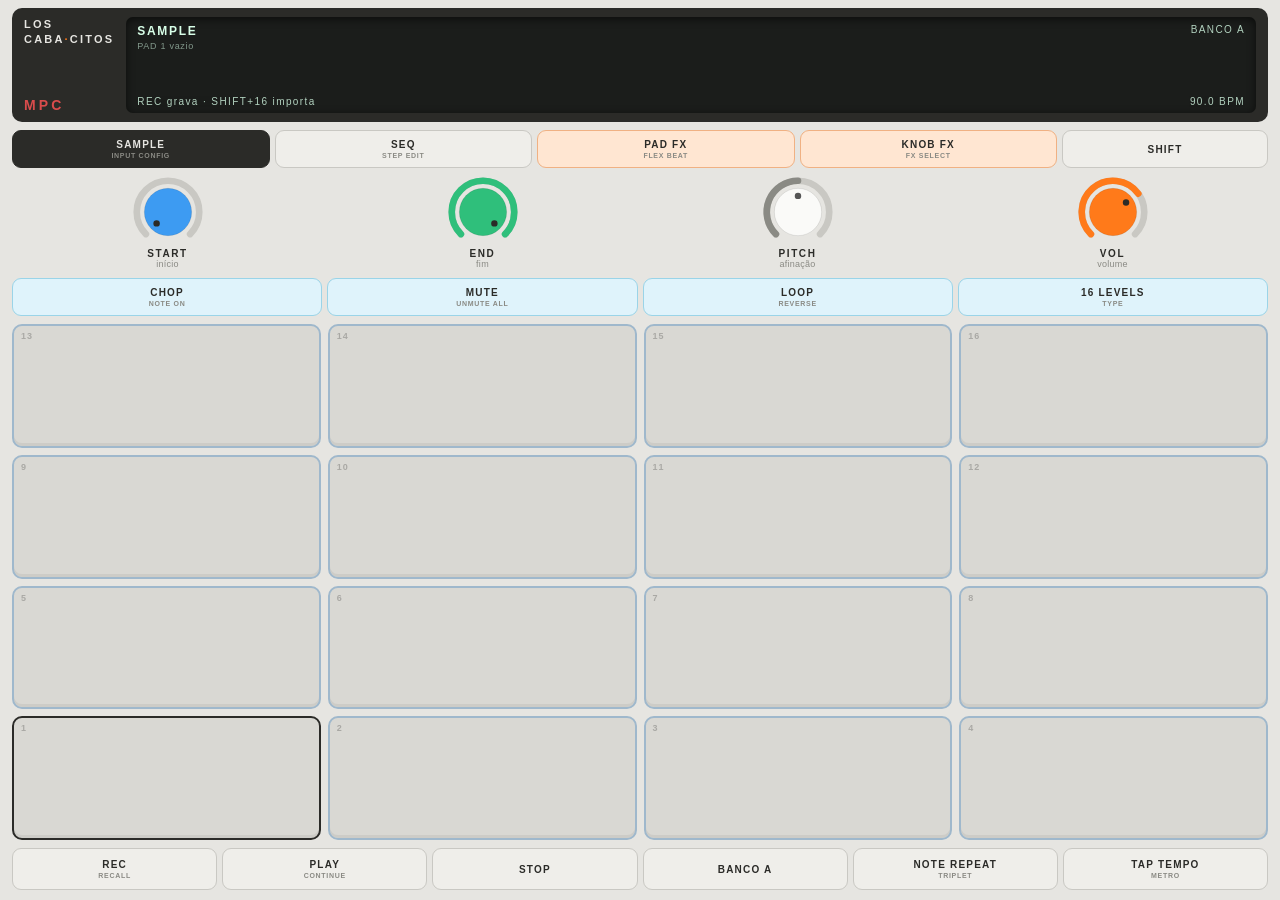
==== index.html @ eff468e0 "F1: os pads ganham som Sampler completo: 16 pads x 8 bancos, disparo com AudioBufferSource por batid" ====
<!DOCTYPE html>
<html lang="pt-BR">
<head>
<meta charset="UTF-8">
<meta name="viewport" content="width=device-width, initial-scale=1.0, maximum-scale=1.0, user-scalable=no, viewport-fit=cover">
<meta name="apple-mobile-web-app-capable" content="yes">
<meta name="apple-mobile-web-app-status-bar-style" content="default">
<meta name="theme-color" content="#e6e5e1">
<link rel="manifest" href="manifest.json">
<link rel="apple-touch-icon" href="icon.svg">
<link rel="stylesheet" href="css/app.css">
<title>MPC · Los Cabacitos</title>
</head>
<body>
<div id="app">

  <div id="top">
    <div id="brand">
      <h1>LOS<br>CABA<span>·</span>CITOS</h1>
      <small>MPC</small>
    </div>
    <div id="screenWrap">
      <canvas id="scope"></canvas>
      <div class="scr" id="scrMode">SAMPLE</div>
      <div class="scr" id="scrName">nenhum sample</div>
      <div class="scr" id="scrBank">BANCO A</div>
      <div class="scr" id="scrBpm">90.0 BPM</div>
      <div class="scr" id="scrHint">toque para começar</div>
    </div>
  </div>

  <div id="modes">
    <div class="btn" data-mode="sample">SAMPLE<small>INPUT CONFIG</small></div>
    <div class="btn" data-mode="seq">SEQ<small>STEP EDIT</small></div>
    <div class="btn fx" data-mode="padfx">PAD FX<small>FLEX BEAT</small></div>
    <div class="btn fx" data-mode="knobfx">KNOB FX<small>FX SELECT</small></div>
    <div class="btn shift" id="btnShift">SHIFT</div>
  </div>

  <div id="encoders">
    <div class="knob" data-k="k1" data-color="blue"><svg></svg><div class="kname">K1</div><div class="ksub"></div></div>
    <div class="knob" data-k="k2" data-color="green"><svg></svg><div class="kname">K2</div><div class="ksub"></div></div>
    <div class="knob" data-k="k3" data-color="white"><svg></svg><div class="kname">K3</div><div class="ksub"></div></div>
    <div class="knob" data-k="k4" data-color="orange"><svg></svg><div class="kname">VOL</div><div class="ksub"></div></div>
  </div>

  <div id="padPlay">
    <div class="btn play" data-play="chop">CHOP<small>NOTE ON</small></div>
    <div class="btn play" data-play="mute">MUTE<small>UNMUTE ALL</small></div>
    <div class="btn play" data-play="loop">LOOP<small>REVERSE</small></div>
    <div class="btn play" data-play="levels">16 LEVELS<small>TYPE</small></div>
  </div>

  <div id="pads"></div>

  <div id="trim">
    <canvas id="trimCv"></canvas>
    <div class="btn" id="trimExit">SAIR DO TRIM</div>
  </div>

  <input type="file" id="fileIn" accept="audio/*" hidden>

  <div id="transport">
    <div class="btn" id="btnRec">REC<small>RECALL</small></div>
    <div class="btn" id="btnPlay">PLAY<small>CONTINUE</small></div>
    <div class="btn" id="btnStop">STOP</div>
    <div class="btn" id="btnBank">BANCO A</div>
    <div class="btn" id="btnRepeat">NOTE REPEAT<small>TRIPLET</small></div>
    <div class="btn" id="btnTap">TAP TEMPO<small>METRO</small></div>
  </div>

</div>
<script type="module" src="js/main.js"></script>
</body>
</html>
---- css/app.css ----
/* =========================================================
   TOKENS — Los Cabacitos MPC
   Base do kit da banda (papel claro + encoders OP-1), com os
   acréscimos que o aparelho pede: faixa escura no topo, pads
   de borracha e o grupo ciano do PAD PLAY.
   Não invente cor nova: escolha uma destas ou adicione aqui.
   ========================================================= */
:root {
  /* superfícies */
  --body:   #e6e5e1;   /* fundo do aparelho (papel) */
  --panel:  #efeeea;   /* botões, lanes */
  --line:   #c9c8c3;   /* borda padrão 1.5px */
  --ink:    #2b2b28;   /* texto, estado ativo, faixa do topo */
  --dim:    #8a8a84;   /* texto secundário */

  /* encoders — a ordem importa: k1 k2 k3 k4 */
  --blue:   #3d9bf2;   /* k1 */
  --green:  #2fbf7b;   /* k2 */
  --white:  #fafaf8;   /* k3 */
  --orange: #ff7a1a;   /* k4 — também é a cor de "tocando/gravado" */

  /* grupos de função do painel */
  --cyan:   #4ec8e8;   /* PAD PLAY: chop, mute, loop, 16 levels */
  --rec:    #d94c4c;   /* gravação e ação destrutiva */

  /* display */
  --screen:     #1b1d1b;
  --screen-ink: #d8ffe8;

  /* pads */
  --pad:      #d9d8d3;
  --pad-edge: #9fb8cc;   /* o contorno azulado do aparelho */

  --radius:    10px;
  --radius-sm: 7px;
  --border:    1.5px;
}

* { margin:0; padding:0; box-sizing:border-box; -webkit-tap-highlight-color:transparent; }

html, body {
  height:100%; overflow:hidden; background:var(--body); color:var(--ink);
  font-family:-apple-system, "Helvetica Neue", Helvetica, Arial, sans-serif;
  touch-action:none; user-select:none; -webkit-user-select:none;
}

#app {
  height:100%; display:flex; flex-direction:column; gap:8px;
  padding: calc(8px + env(safe-area-inset-top)) calc(12px + env(safe-area-inset-right))
           calc(10px + env(safe-area-inset-bottom)) calc(12px + env(safe-area-inset-left));
}

/* ---------- topo: faixa escura com marca + display ---------- */
#top {
  flex:0 0 auto; display:flex; gap:12px; align-items:stretch;
  background:var(--ink); border-radius:var(--radius); padding:9px 12px;
}
#brand { display:flex; flex-direction:column; justify-content:space-between; min-width:74px; }
#brand h1 { font-size:11px; font-weight:800; letter-spacing:.2em; line-height:1.35; color:var(--body); }
#brand h1 span { color:var(--orange); }
#brand small { font-size:14px; font-weight:800; letter-spacing:.22em; color:var(--rec); }

#screenWrap {
  flex:1; min-height:96px; position:relative; overflow:hidden;
  background:var(--screen); border-radius:var(--radius-sm);
  box-shadow: inset 0 2px 8px #0009;
}
#scope { position:absolute; inset:0; width:100%; height:100%; }
.scr {
  position:absolute; color:var(--screen-ink); letter-spacing:.14em;
  font-variant-numeric:tabular-nums;
}
#scrMode { top:7px; left:11px; font-size:12px; font-weight:800; }
#scrName { top:24px; left:11px; font-size:9px; letter-spacing:.08em; opacity:.55; }
#scrBank { top:7px; right:11px; font-size:10px; opacity:.8; }
#scrBpm  { bottom:6px; right:11px; font-size:10px; opacity:.8; }
#scrHint { bottom:6px; left:11px; font-size:10px; opacity:.8; }

/* ---------- botões ---------- */
.btn {
  padding:8px 10px; border-radius:9px; border:var(--border) solid var(--line);
  background:var(--panel); color:var(--ink);
  font-size:10px; font-weight:800; letter-spacing:.12em; text-align:center;
  cursor:pointer; display:flex; flex-direction:column; align-items:center; justify-content:center;
}
.btn:active { background:#fff; border-color:var(--ink); }
.btn.active  { background:var(--ink); color:var(--body); border-color:var(--ink); }

/* grupos coloridos do painel, como a serigrafia do aparelho */
.btn.fx   { background:#ffe6d2; border-color:#f0b183; }
.btn.fx.active   { background:var(--orange); color:#fff; border-color:var(--orange); }
.btn.play { background:#dff3fb; border-color:#9ad4e8; }
.btn.play.active { background:var(--cyan); color:var(--ink); border-color:var(--cyan); }
.btn.shift.active { background:#2f3f66; border-color:#2f3f66; color:#fff; }

/* rótulo secundário, o que está impresso embaixo da tecla */
.btn small { display:block; font-size:7px; letter-spacing:.1em; color:var(--dim); margin-top:2px; }

/* ---------- linhas de controle ---------- */
#modes, #padPlay, #transport { flex:0 0 auto; display:grid; gap:5px; }
#modes     { grid-template-columns:repeat(4, 1fr) 0.8fr; }
#padPlay   { grid-template-columns:repeat(4, 1fr); }
#transport { grid-template-columns:repeat(6, 1fr); }
#transport .btn { padding:10px 6px; }
#btnRec.armed { background:var(--rec); border-color:var(--rec); color:#fff; }

/* ---------- encoders ---------- */
#encoders { flex:0 0 auto; display:flex; gap:4px; justify-content:space-around; }
.knob { display:flex; flex-direction:column; align-items:center; touch-action:none; flex:1; }
.knob svg { width:72px; height:72px; }
.knob .kname { font-size:10px; font-weight:800; letter-spacing:.16em; }
.knob .ksub  { font-size:9px; color:var(--dim); letter-spacing:.03em; min-height:11px; text-align:center; }
.karc  { stroke:var(--line); stroke-width:7; fill:none; stroke-linecap:round; }
.kval  { stroke-width:7; fill:none; stroke-linecap:round; }
.kbody { stroke:#00000018; stroke-width:1; }
.kdot  { fill:var(--ink); }
.knob[data-color="white"] .kdot { fill:#555; }

/* ---------- pads ---------- */
#pads {
  flex:1 1 auto; min-height:0; display:grid;
  grid-template-columns:repeat(4, 1fr); grid-template-rows:repeat(4, 1fr); gap:7px;
}
.pad {
  position:relative; border-radius:var(--radius); cursor:pointer;
  background:var(--pad); border:2px solid var(--pad-edge);
  box-shadow: inset 0 -3px 0 #0000000e;
  display:flex; align-items:center; justify-content:center;
}
.pad .pnum {
  position:absolute; top:5px; left:7px;
  font-size:9px; font-weight:800; letter-spacing:.1em; color:#00000038;
}
/* a serigrafia: existe sempre, só aparece com SHIFT */
.pad .pshift {
  font-size:9px; font-weight:800; letter-spacing:.1em; color:var(--ink);
  text-align:center; padding:0 6px; opacity:0;
}
body.shift .pad .pshift { opacity:.75; }
body.shift .pad { background:#e7e6e1; border-color:#c2c1bc; }

.pad.filled { background:#cfd8de; }
.pad.sel    { border-color:var(--ink); }
.pad.down   { background:var(--orange); border-color:var(--orange); transform:translateY(1px); }
.pad.down .pnum { color:#ffffff88; }

/* ---------- TRIM: ocupa o lugar dos pads, nunca aparece junto ---------- */
#trim { display:none; flex:1 1 auto; min-height:0; flex-direction:column; gap:7px; }
body.trim #pads { display:none; }
body.trim #trim { display:flex; }
#trimCv {
  flex:1; width:100%; min-height:0; background:var(--screen);
  border-radius:var(--radius); box-shadow: inset 0 2px 8px #0009;
}
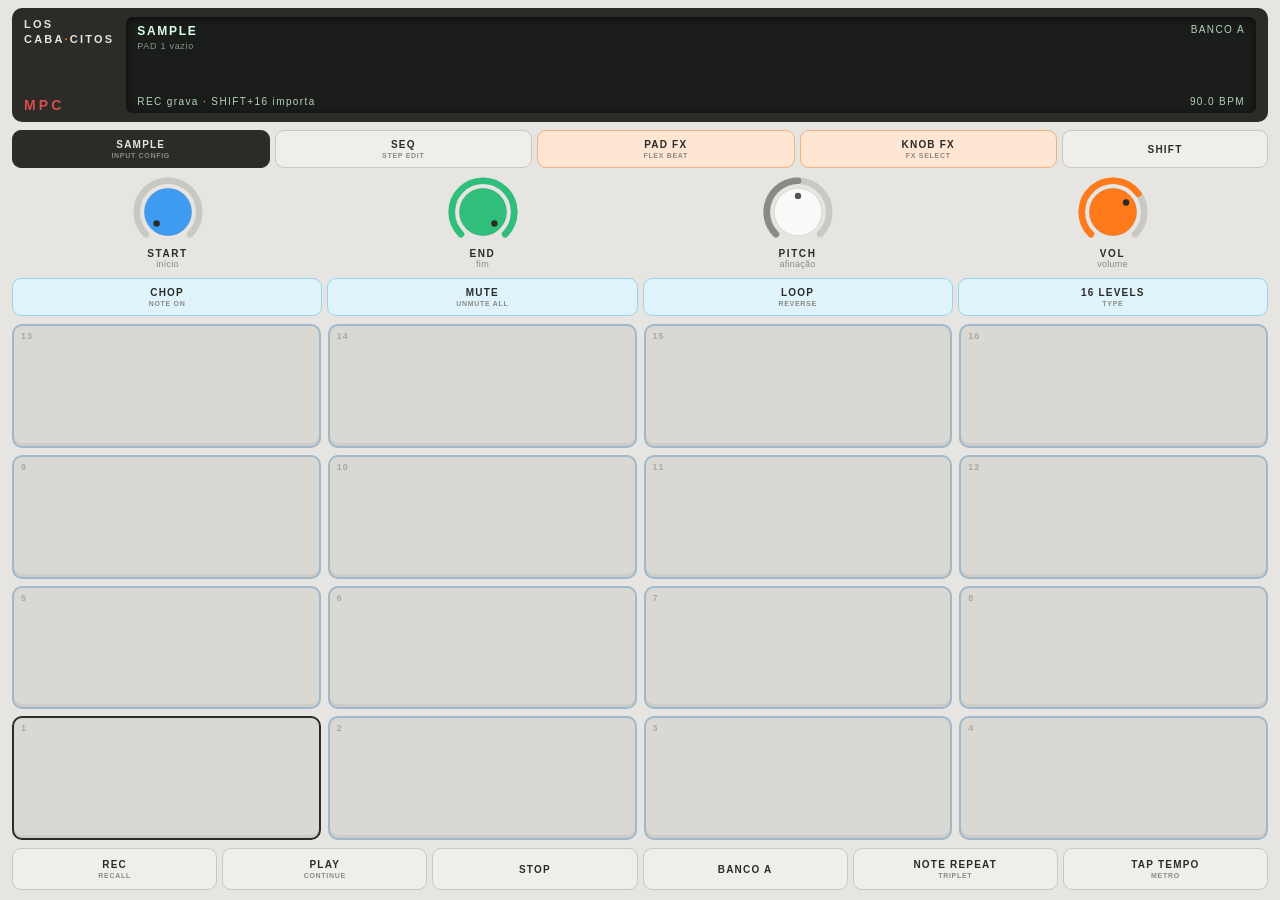
==== commit 0365a985: "corrige captacao de microfone no iOS e mostra diagnostico no display O iOS interrompe o AudioContext" ====
--- a/index.html
+++ b/index.html
@@ -59,6 +59,9 @@
   </div>
 
   <input type="file" id="fileIn" accept="audio/*" hidden>
+  <!-- iOS só mantém o stream do microfone vivo se ele estiver preso a um
+       elemento de mídia; sem isto o Web Audio recebe silêncio -->
+  <audio id="micKeep" muted playsinline></audio>
 
   <div id="transport">
     <div class="btn" id="btnRec">REC<small>RECALL</small></div>
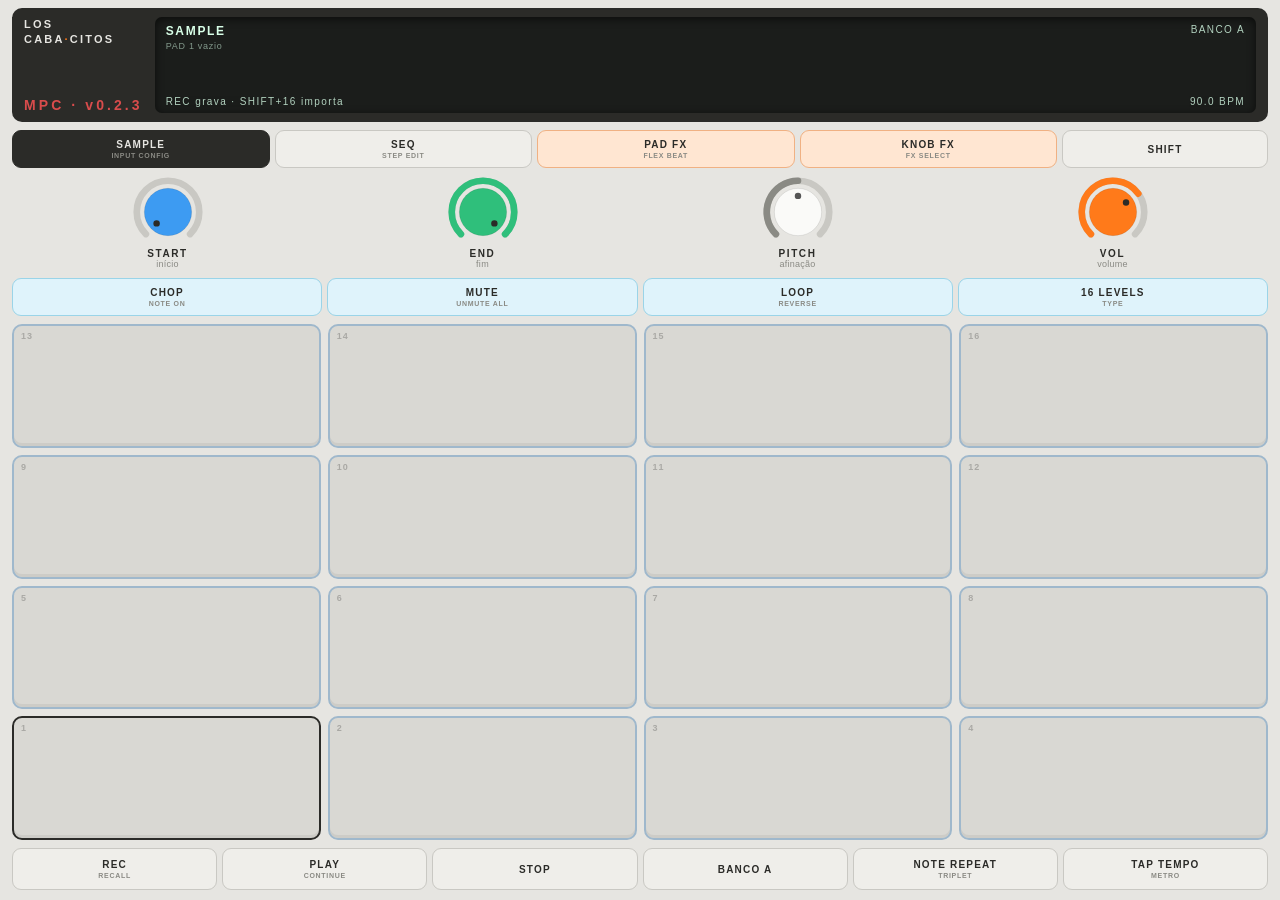
==== commit c829e859: "faz o service worker puxar o deploy em vez de travar no cache O deploy já estava no ar, mas o SW ser" ====
--- a/index.html
+++ b/index.html
@@ -17,7 +17,7 @@
   <div id="top">
     <div id="brand">
       <h1>LOS<br>CABA<span>·</span>CITOS</h1>
-      <small>MPC</small>
+      <small>MPC · v0.2.3</small>
     </div>
     <div id="screenWrap">
       <canvas id="scope"></canvas>
--- a/css/app.css
+++ b/css/app.css
@@ -36,12 +36,17 @@
   --border:    1.5px;
 }
 
-* { margin:0; padding:0; box-sizing:border-box; -webkit-tap-highlight-color:transparent; }
+/* touch-action não é herdado: sem o seletor universal, o iPad continua
+   dando zoom no toque duplo em cima de cada pad e cada botão. */
+* {
+  margin:0; padding:0; box-sizing:border-box;
+  -webkit-tap-highlight-color:transparent; touch-action:none;
+}
 
 html, body {
   height:100%; overflow:hidden; background:var(--body); color:var(--ink);
   font-family:-apple-system, "Helvetica Neue", Helvetica, Arial, sans-serif;
-  touch-action:none; user-select:none; -webkit-user-select:none;
+  user-select:none; -webkit-user-select:none;
 }
 
 #app {
@@ -106,7 +111,7 @@
 
 /* ---------- encoders ---------- */
 #encoders { flex:0 0 auto; display:flex; gap:4px; justify-content:space-around; }
-.knob { display:flex; flex-direction:column; align-items:center; touch-action:none; flex:1; }
+.knob { display:flex; flex-direction:column; align-items:center; flex:1; }
 .knob svg { width:72px; height:72px; }
 .knob .kname { font-size:10px; font-weight:800; letter-spacing:.16em; }
 .knob .ksub  { font-size:9px; color:var(--dim); letter-spacing:.03em; min-height:11px; text-align:center; }
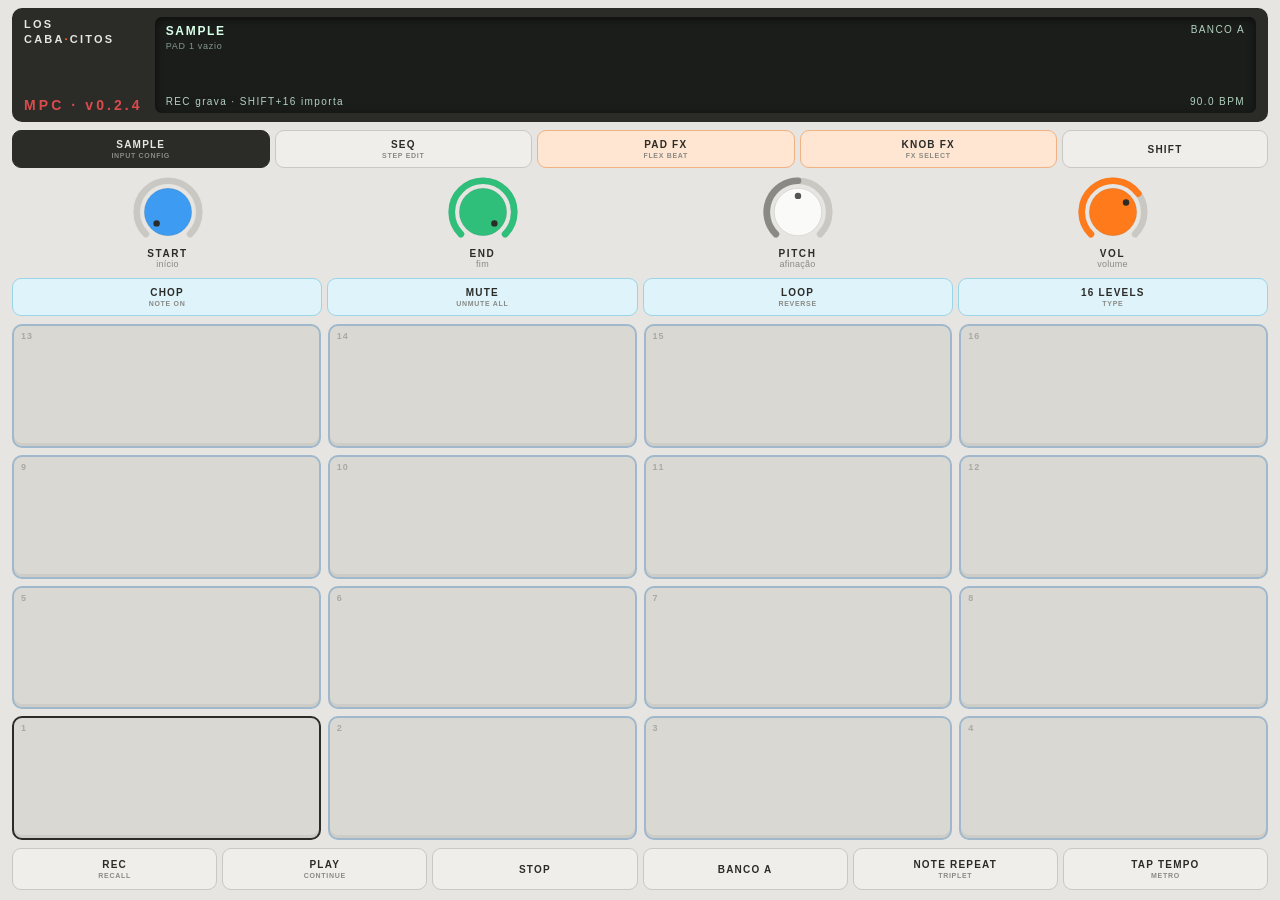
==== commit 488991b8: "grava no iPad via MediaRecorder e mata o zoom de dois toques O AudioWorklet com microfone no Safari " ====
--- a/index.html
+++ b/index.html
@@ -17,7 +17,7 @@
   <div id="top">
     <div id="brand">
       <h1>LOS<br>CABA<span>·</span>CITOS</h1>
-      <small>MPC · v0.2.3</small>
+      <small>MPC · v0.2.4</small>
     </div>
     <div id="screenWrap">
       <canvas id="scope"></canvas>
--- a/css/app.css
+++ b/css/app.css
@@ -36,11 +36,12 @@
   --border:    1.5px;
 }
 
-/* touch-action não é herdado: sem o seletor universal, o iPad continua
-   dando zoom no toque duplo em cima de cada pad e cada botão. */
+/* touch-action: manipulation mata o zoom de dois toques no iOS;
+   none sozinho o Safari costuma ignorar. */
 * {
   margin:0; padding:0; box-sizing:border-box;
-  -webkit-tap-highlight-color:transparent; touch-action:none;
+  -webkit-tap-highlight-color:transparent;
+  touch-action:manipulation;
 }
 
 html, body {
@@ -111,7 +112,7 @@
 
 /* ---------- encoders ---------- */
 #encoders { flex:0 0 auto; display:flex; gap:4px; justify-content:space-around; }
-.knob { display:flex; flex-direction:column; align-items:center; flex:1; }
+.knob { display:flex; flex-direction:column; align-items:center; flex:1; touch-action:none; }
 .knob svg { width:72px; height:72px; }
 .knob .kname { font-size:10px; font-weight:800; letter-spacing:.16em; }
 .knob .ksub  { font-size:9px; color:var(--dim); letter-spacing:.03em; min-height:11px; text-align:center; }
@@ -131,6 +132,7 @@
   background:var(--pad); border:2px solid var(--pad-edge);
   box-shadow: inset 0 -3px 0 #0000000e;
   display:flex; align-items:center; justify-content:center;
+  touch-action:none;
 }
 .pad .pnum {
   position:absolute; top:5px; left:7px;
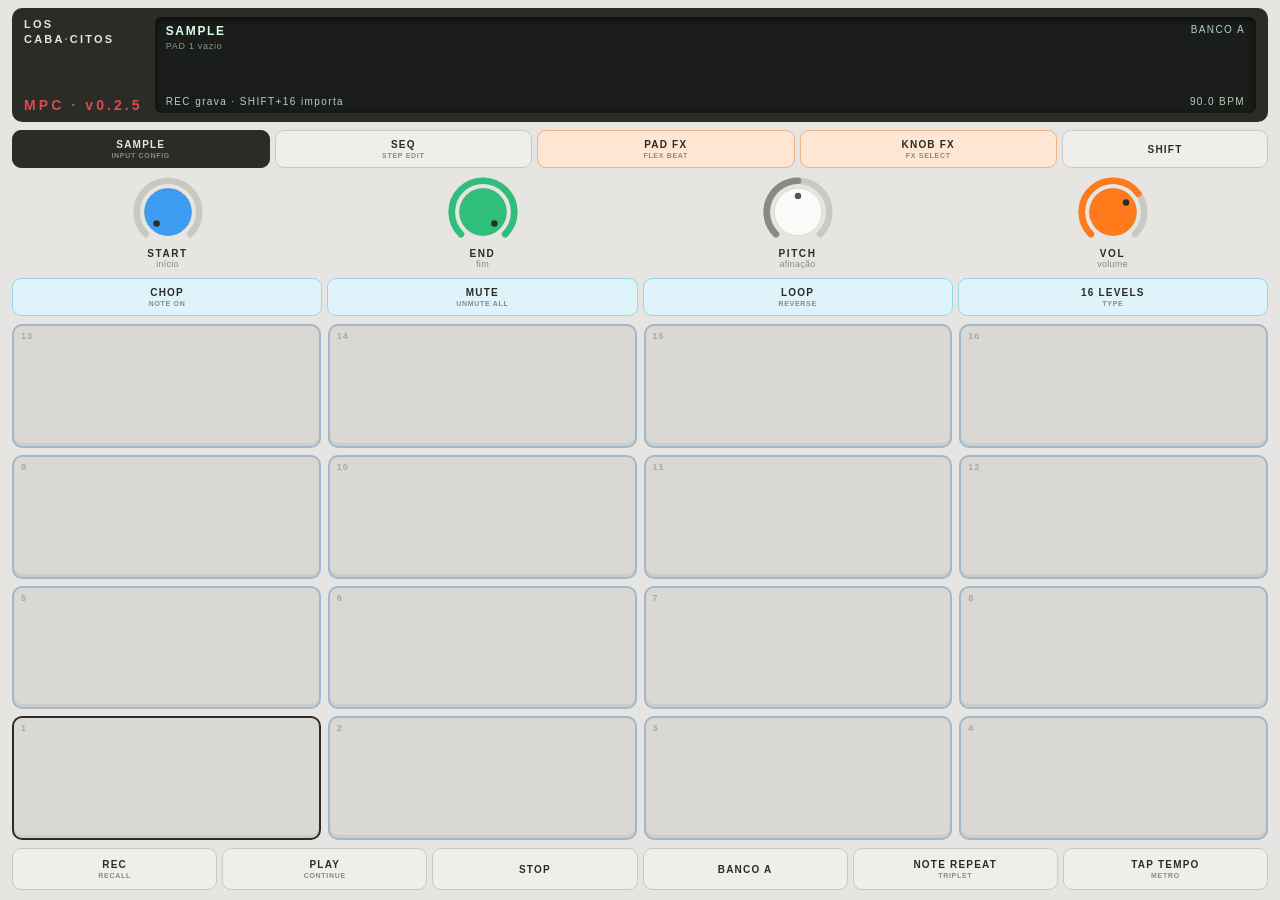
==== commit d00c10e4: "corrige gravação no iPad: o blob útil chegava depois do stop No iOS o MediaRecorder entrega o áudio " ====
--- a/index.html
+++ b/index.html
@@ -17,7 +17,7 @@
   <div id="top">
     <div id="brand">
       <h1>LOS<br>CABA<span>·</span>CITOS</h1>
-      <small>MPC · v0.2.4</small>
+      <small>MPC · v0.2.5</small>
     </div>
     <div id="screenWrap">
       <canvas id="scope"></canvas>
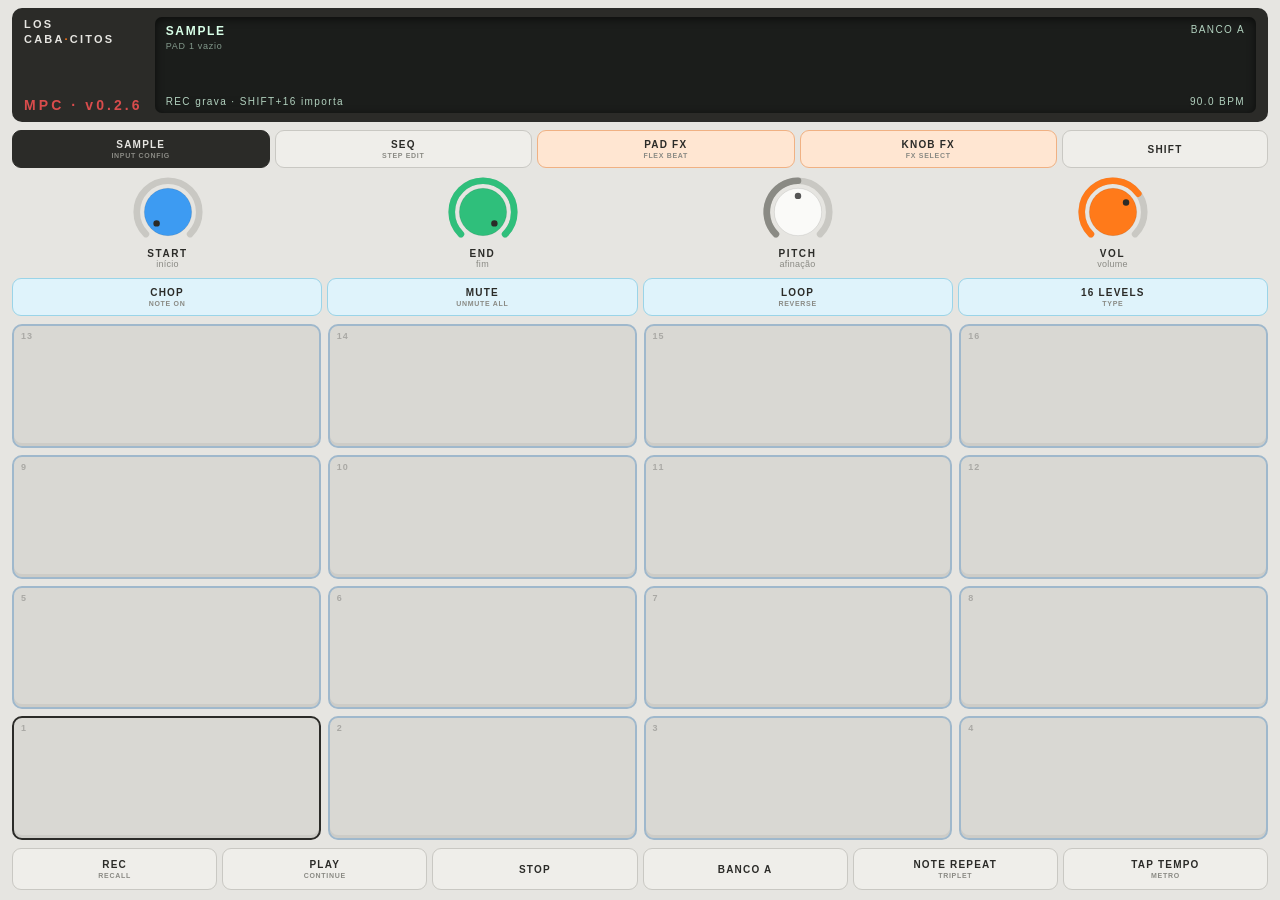
==== commit 54ecc72d: "recupera o volume após a troca para MediaRecorder Normaliza o pico das gravações/importações, coloca" ====
--- a/index.html
+++ b/index.html
@@ -17,7 +17,7 @@
   <div id="top">
     <div id="brand">
       <h1>LOS<br>CABA<span>·</span>CITOS</h1>
-      <small>MPC · v0.2.5</small>
+      <small>MPC · v0.2.6</small>
     </div>
     <div id="screenWrap">
       <canvas id="scope"></canvas>
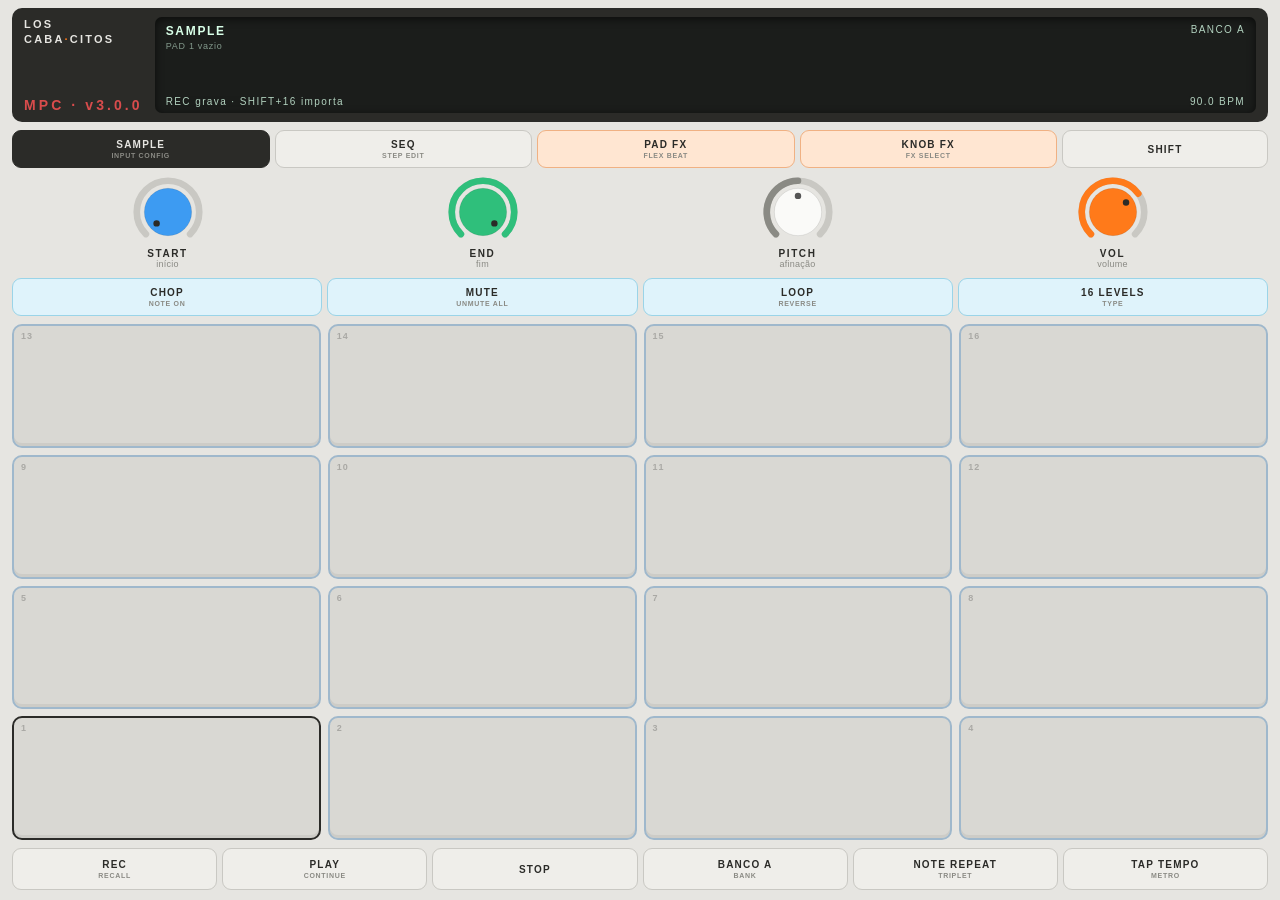
==== commit e6a7ee93: "v3.0.0: sequenciador MPC com note repeat, CHOP e KNOB FX SEQ com overdub, TIME CORRECT não destrutiv" ====
--- a/index.html
+++ b/index.html
@@ -17,7 +17,7 @@
   <div id="top">
     <div id="brand">
       <h1>LOS<br>CABA<span>·</span>CITOS</h1>
-      <small>MPC · v0.2.6</small>
+      <small>MPC · v3.0.0</small>
     </div>
     <div id="screenWrap">
       <canvas id="scope"></canvas>
--- a/css/app.css
+++ b/css/app.css
@@ -148,8 +148,11 @@
 
 .pad.filled { background:#cfd8de; }
 .pad.sel    { border-color:var(--ink); }
+.pad.playhead { box-shadow: inset 0 0 0 2px var(--orange), inset 0 -3px 0 #0000000e; }
 .pad.down   { background:var(--orange); border-color:var(--orange); transform:translateY(1px); }
 .pad.down .pnum { color:#ffffff88; }
+
+#btnPlay.active, #btnRepeat.active { background:var(--ink); color:#fff; }
 
 /* ---------- TRIM: ocupa o lugar dos pads, nunca aparece junto ---------- */
 #trim { display:none; flex:1 1 auto; min-height:0; flex-direction:column; gap:7px; }
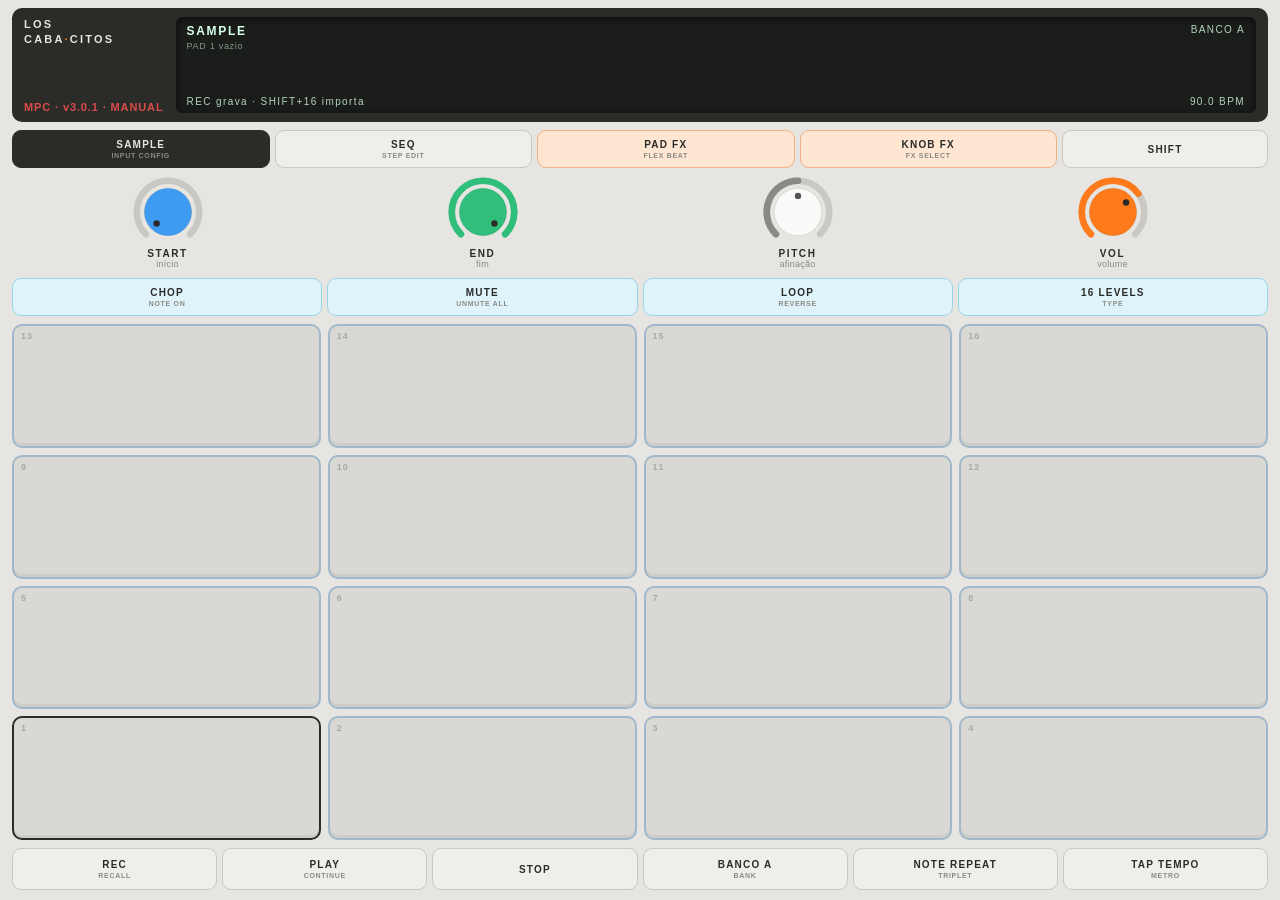
==== commit 6d933f90: "manual HTML acessível pela marca do app manual.html + css/manual.css com os ensaios do repertório, l" ====
--- a/index.html
+++ b/index.html
@@ -17,7 +17,7 @@
   <div id="top">
     <div id="brand">
       <h1>LOS<br>CABA<span>·</span>CITOS</h1>
-      <small>MPC · v3.0.0</small>
+      <a class="manual-link" href="manual.html">MPC · v3.0.1 · MANUAL</a>
     </div>
     <div id="screenWrap">
       <canvas id="scope"></canvas>
--- a/css/app.css
+++ b/css/app.css
@@ -64,7 +64,11 @@
 #brand { display:flex; flex-direction:column; justify-content:space-between; min-width:74px; }
 #brand h1 { font-size:11px; font-weight:800; letter-spacing:.2em; line-height:1.35; color:var(--body); }
 #brand h1 span { color:var(--orange); }
-#brand small { font-size:14px; font-weight:800; letter-spacing:.22em; color:var(--rec); }
+#brand small, #brand .manual-link {
+  font-size:11px; font-weight:800; letter-spacing:.08em; color:var(--rec);
+  text-decoration:none;
+}
+#brand .manual-link:active { color:var(--orange); }
 
 #screenWrap {
   flex:1; min-height:96px; position:relative; overflow:hidden;
